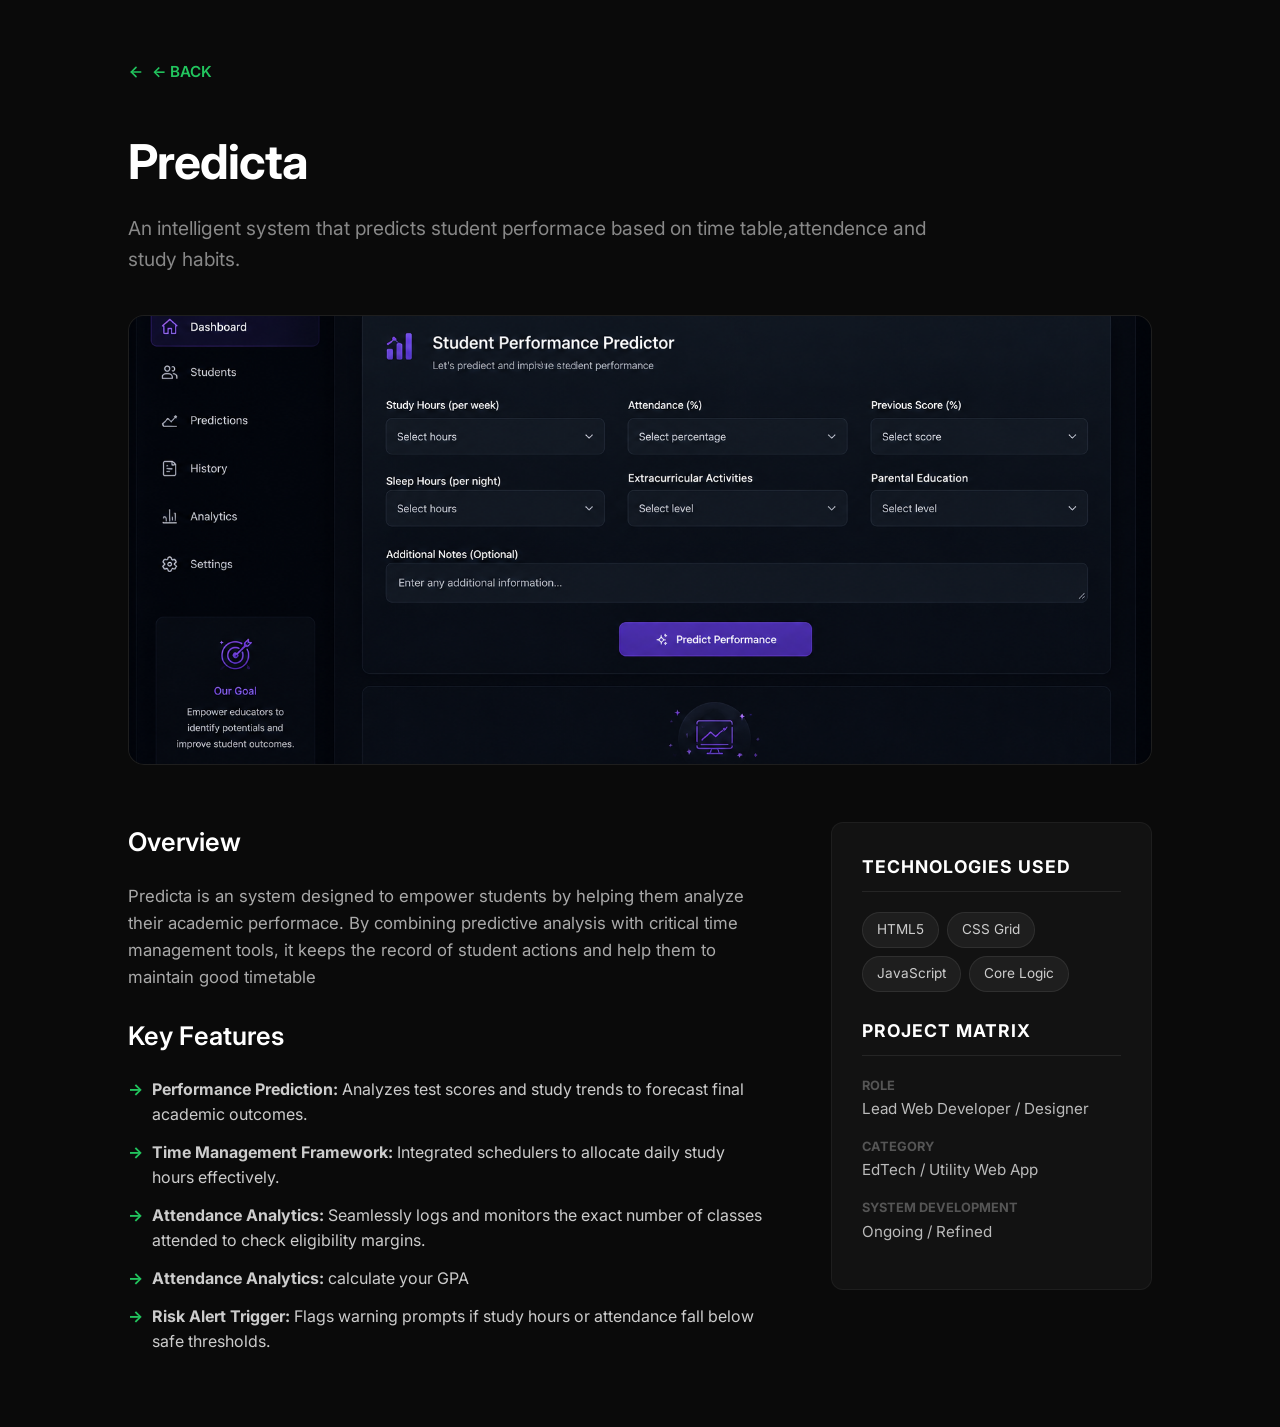
==== predicta_detail.html @ ee73a44f "Add files via upload" ====
<!DOCTYPE html>
<html lang="en">
<head>
    <meta charset="UTF-8">
    <meta name="viewport" content="width=device-width, initial-scale=1.0">
    <title>Predicta | Project Details</title>
    <style>
        @import url('https://fonts.googleapis.com/css2?family=Inter:wght@300;400;500;600;700&display=swap');
        
        * {
            margin: 0;
            padding: 0;
            box-sizing: border-box;
            font-family: 'Inter', sans-serif;
        }

        body {
            background-color: #0a0a0a;
            color: #ededed;
            padding: 60px 10%;
            line-height: 1.6;
        }

        .back-btn {
            display: inline-flex;
            align-items: center;
            gap: 8px;
            color: #22c55e;
            text-decoration: none;
            font-size: 0.95rem;
            font-weight: 600;
            margin-bottom: 40px;
            transition: transform 0.2s ease;
        }

        .back-btn:hover {
            transform: translateX(-4px);
        }

        .project-header {
            margin-bottom: 40px;
        }

        .project-header h1 {
            font-size: 3rem;
            font-weight: 700;
            color: #fff;
            letter-spacing: -1px;
            margin-bottom: 12px;
        }

        .tagline {
            font-size: 1.2rem;
            color: #888;
            max-width: 800px;
        }

        .project-hero-img {
            width: 100%;
            height: 450px;
            object-fit: cover;
            border-radius: 16px;
            border: 1px solid rgba(255, 255, 255, 0.05);
            margin-bottom: 50px;
            background-color: #121212;
        }

        .project-info-grid {
            display: grid;
            grid-template-columns: 2fr 1fr;
            gap: 60px;
        }

        @media (max-width: 768px) {
            .project-info-grid {
                grid-template-columns: 1fr;
                gap: 40px;
            }
            .project-hero-img {
                height: 250px;
            }
        }

        .info-section h2 {
            font-size: 1.6rem;
            color: #fff;
            margin-bottom: 20px;
            font-weight: 600;
        }

        .info-section p {
            color: #aaa;
            font-size: 1.05rem;
            margin-bottom: 25px;
        }

        .features-list {
            list-style: none;
        }

        .features-list li {
            position: relative;
            padding-left: 24px;
            margin-bottom: 12px;
            color: #ccc;
        }

        .features-list li::before {
            content: "→";
            position: absolute;
            left: 0;
            color: #22c55e;
            font-weight: bold;
        }

        .sidebar-box {
            background-color: #121212;
            border: 1px solid rgba(255, 255, 255, 0.05);
            border-radius: 12px;
            padding: 30px;
            height: fit-content;
        }

        .sidebar-box h3 {
            font-size: 1.1rem;
            text-transform: uppercase;
            letter-spacing: 1px;
            color: #fff;
            margin-bottom: 20px;
            border-bottom: 1px solid rgba(255,255,255,0.08);
            padding-bottom: 10px;
        }

        .tech-tags {
            display: flex;
            flex-wrap: wrap;
            gap: 8px;
            margin-bottom: 25px;
        }

        .tag {
            background: rgba(255, 255, 255, 0.05);
            border: 1px solid rgba(255, 255, 255, 0.08);
            padding: 6px 14px;
            border-radius: 100px;
            font-size: 0.85rem;
            color: #ccc;
        }

        .meta-item {
            margin-bottom: 15px;
        }

        .meta-label {
            font-size: 0.8rem;
            text-transform: uppercase;
            color: #555;
            font-weight: 700;
            display: block;
        }

        .meta-value {
            font-size: 0.95rem;
            color: #bbb;
        }
    </style>
</head>
<body>

    <!-- BACK BUTTON -->
    <a href="index.html" class="back-btn">
        <svg width="16" height="16" viewBox="0 0 24 24" fill="none" stroke="currentColor" stroke-width="2.5" stroke-linecap="round" stroke-linejoin="round"><line x1="19" y1="12" x2="5" y2="12"></line><polyline points="12 19 5 12 12 5"></polyline></svg>
        ← BACK
    </a>

    <!-- HEADER -->
    <header class="project-header">
        <h1>Predicta</h1>
        <p class="tagline">An intelligent system that predicts student performace based on time table,attendence and study habits.</p>
    </header>

    <!-- BANNER IMAGE -->
    <img src="predict dashboard.png" alt="Predicta Banner" class="project-hero-img">

    <!-- MAIN GRID CONTAINER -->
    <div class="project-info-grid">
        
        <!-- LEFT SIDE: DESCRIPTION & FEATURES -->
        <div class="info-section">
            <h2>Overview</h2>
            <p>Predicta is an  system designed to empower students by helping them analyze  their academic performace. By combining predictive analysis with critical time management tools, it keeps the record of student actions and help them to maintain good timetable</p>
            
            <h2>Key Features</h2>
            <ul class="features-list">
                <li><strong>Performance Prediction:</strong> Analyzes test scores and study trends to forecast final academic outcomes.</li>
                <li><strong>Time Management Framework:</strong> Integrated schedulers to allocate daily study hours effectively.</li>
                <li><strong>Attendance Analytics:</strong> Seamlessly logs and monitors the exact number of classes attended to check eligibility margins.</li>
                <li><strong>Attendance Analytics:</strong> calculate your GPA</li>
                <li><strong>Risk Alert Trigger:</strong> Flags warning prompts if study hours or attendance fall below safe thresholds.</li>
            </ul>
        </div>

        <!-- RIGHT SIDE: SPECIFICATIONS SIDEBAR -->
        <div class="sidebar-box">
            <h3>Technologies Used</h3>
            <div class="tech-tags">
                <span class="tag">HTML5</span>
                <span class="tag">CSS Grid</span>
                <span class="tag">JavaScript</span>
                <span class="tag">Core Logic</span>
            </div>

            <h3>Project Matrix</h3>
            <div class="meta-item">
                <span class="meta-label">Role</span>
                <span class="meta-value">Lead Web Developer / Designer</span>
            </div>
            <div class="meta-item">
                <span class="meta-label">Category</span>
                <span class="meta-value">EdTech / Utility Web App</span>
            </div>
            <div class="meta-item">
                <span class="meta-label">System Development</span>
                <span class="meta-value">Ongoing / Refined</span>
            </div>
        </div>

    </div>

</body>
</html>
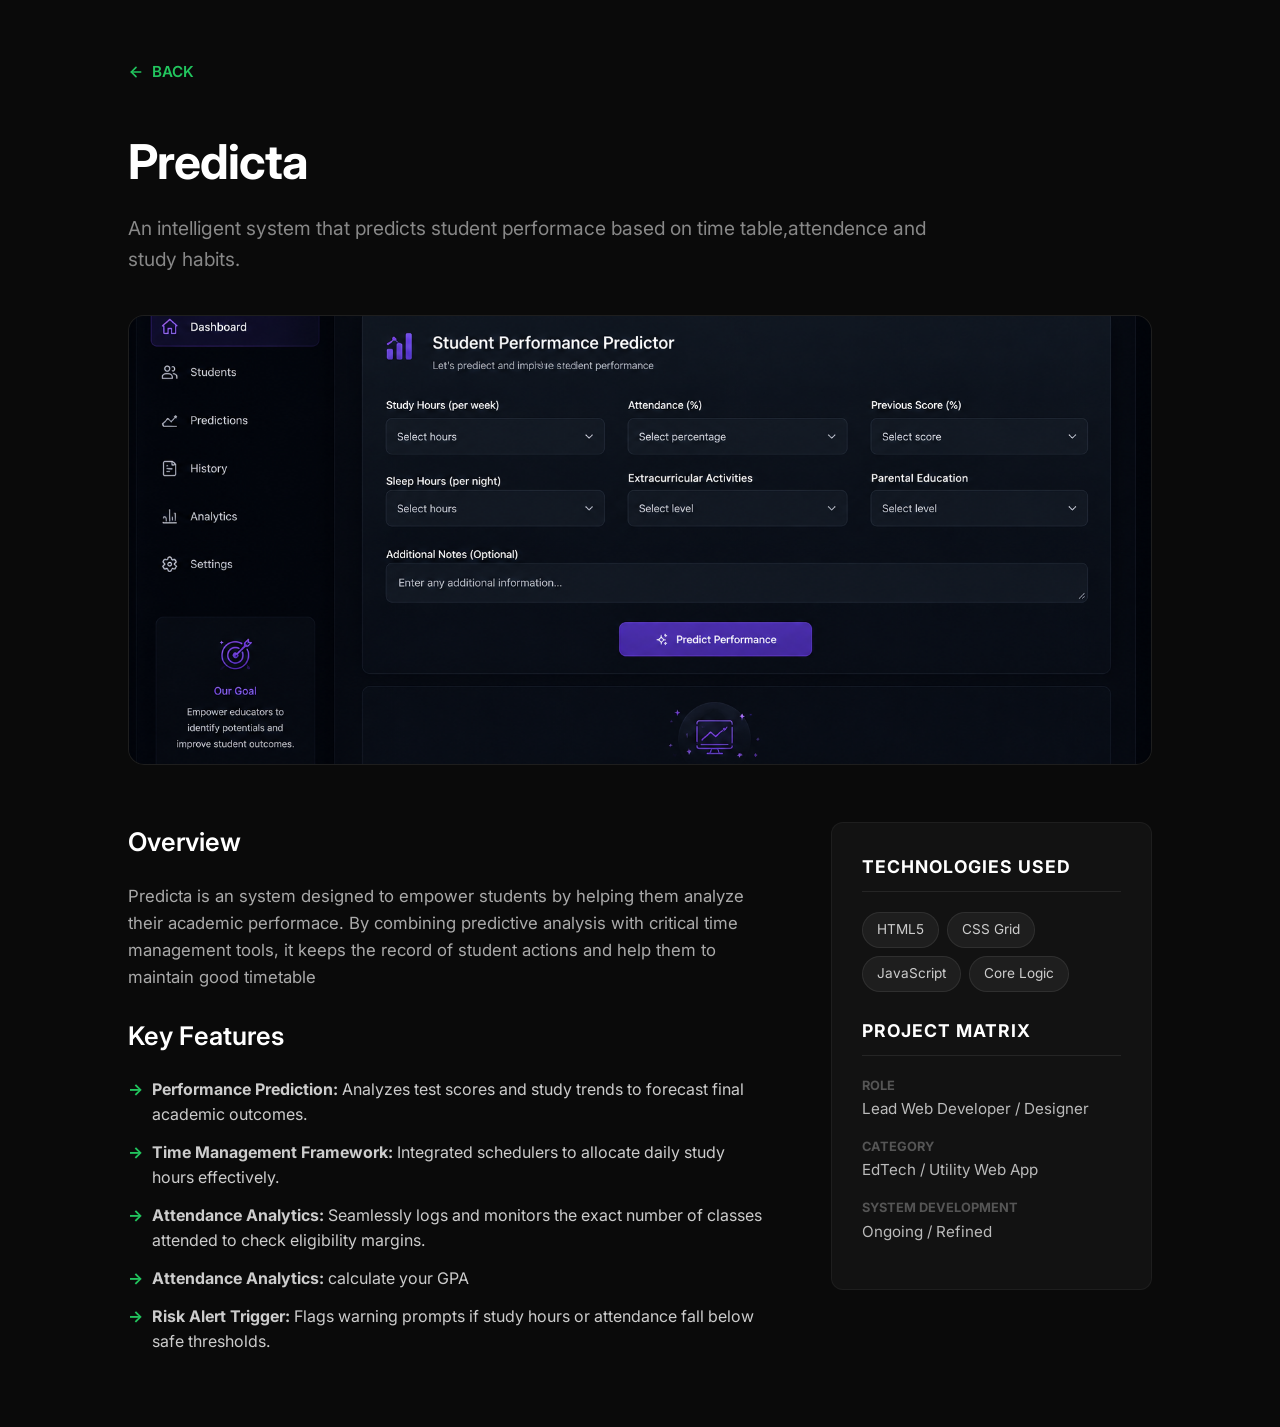
==== commit d5343cd4: "Add files via upload" ====
--- a/predicta_detail.html
+++ b/predicta_detail.html
@@ -170,7 +170,7 @@
     <!-- BACK BUTTON -->
     <a href="index.html" class="back-btn">
         <svg width="16" height="16" viewBox="0 0 24 24" fill="none" stroke="currentColor" stroke-width="2.5" stroke-linecap="round" stroke-linejoin="round"><line x1="19" y1="12" x2="5" y2="12"></line><polyline points="12 19 5 12 12 5"></polyline></svg>
-        ← BACK
+         BACK
     </a>
 
     <!-- HEADER -->
